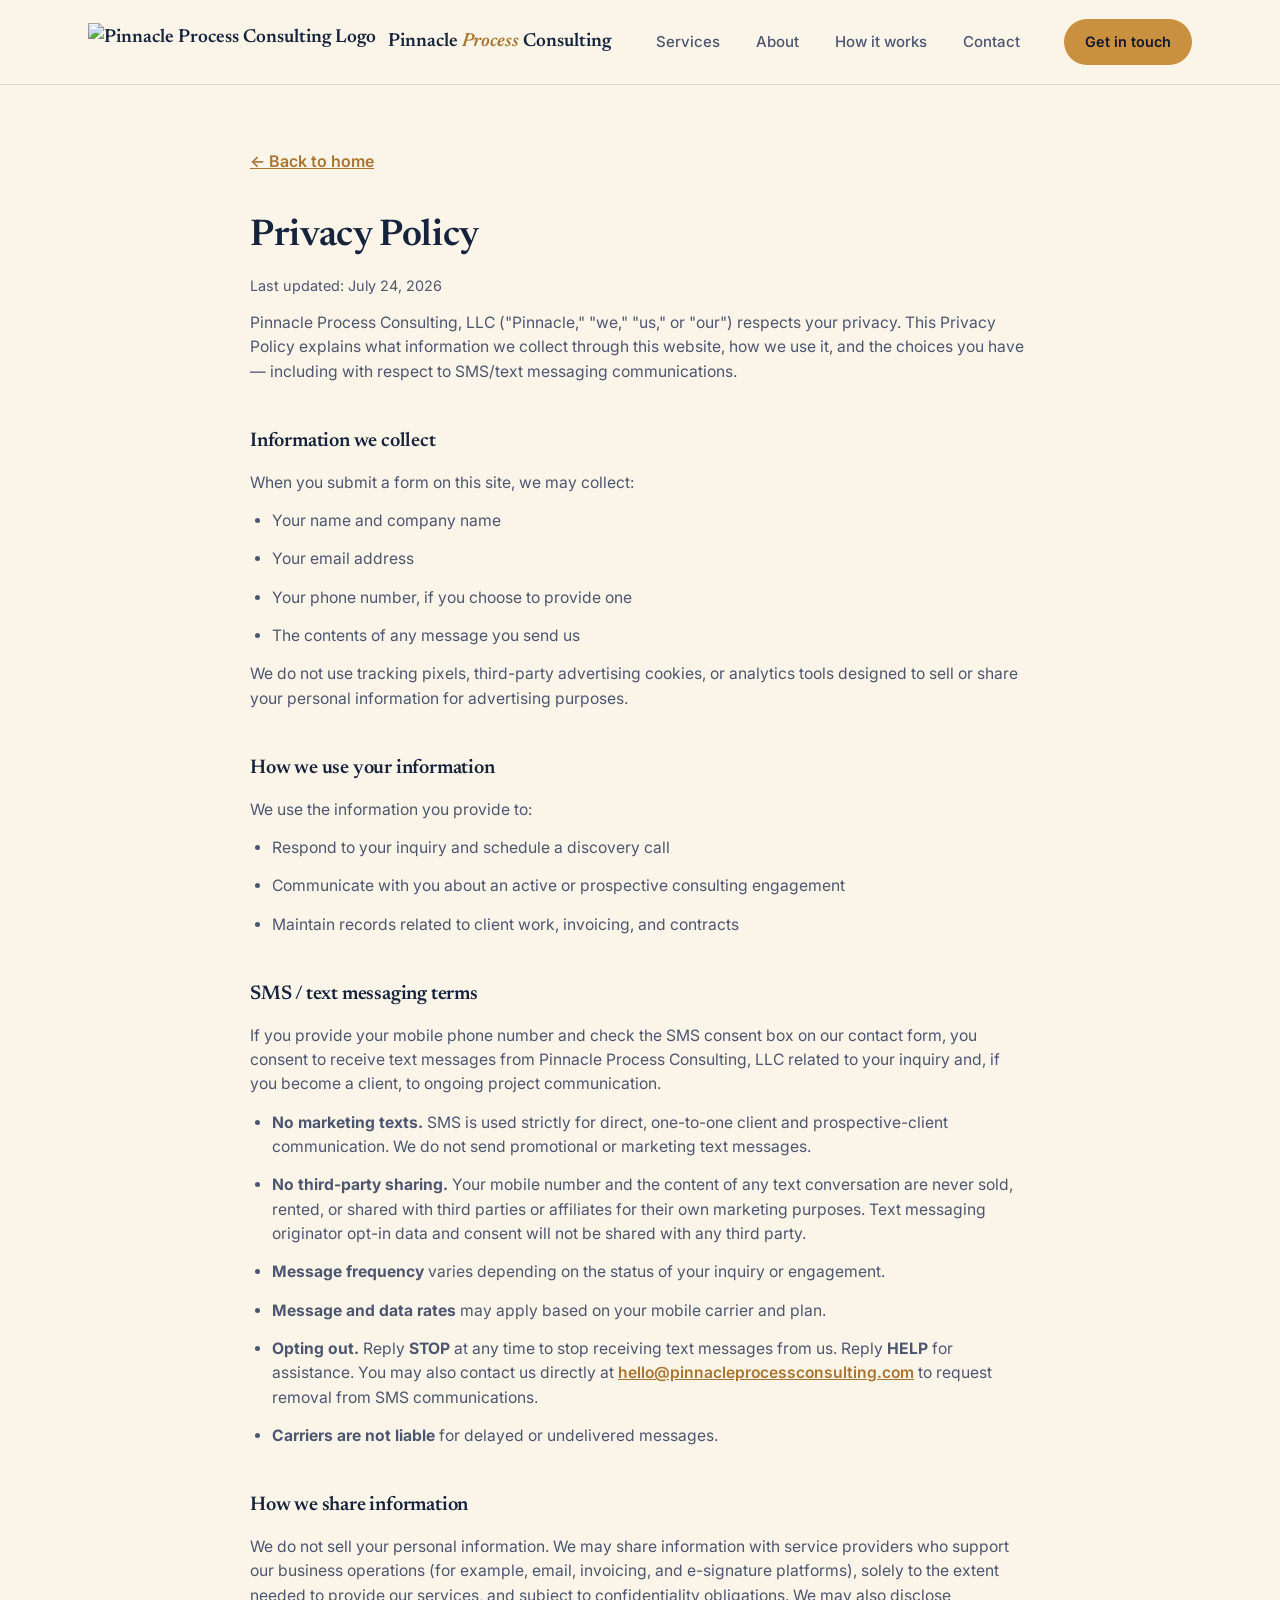
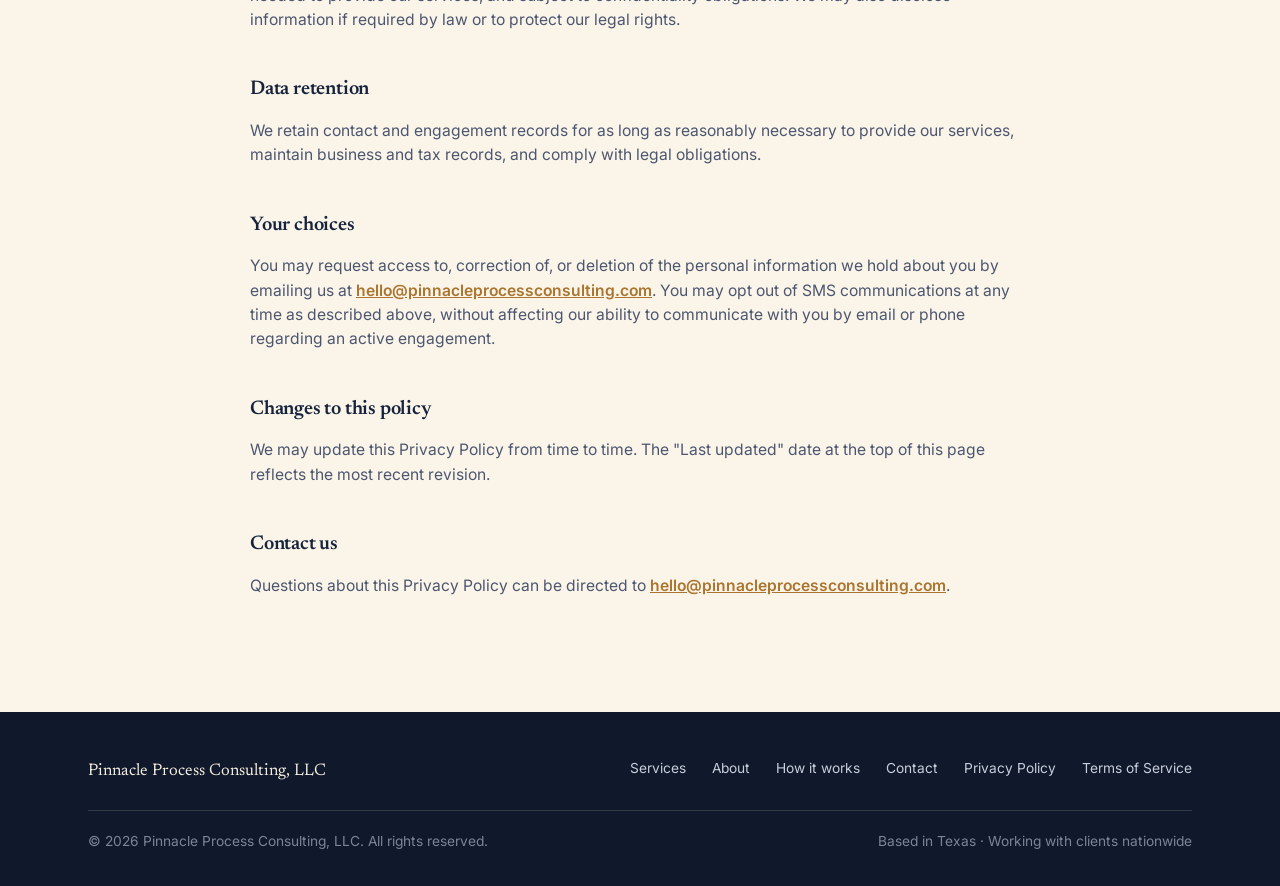
==== privacy.html @ 0e5b5c30 "Add files via upload" ====
<!DOCTYPE html>
<html lang="en">
<head>
<meta charset="UTF-8" />
<meta name="viewport" content="width=device-width, initial-scale=1.0" />
<title>Privacy Policy — Pinnacle Process Consulting, LLC</title>
<meta name="description" content="Privacy Policy and SMS terms for Pinnacle Process Consulting, LLC." />

<!-- Open Graph / Social Media -->
<meta property="og:type" content="website" />
<meta property="og:url" content="https://pinnacleprocessconsulting.com/privacy.html" />
<meta property="og:title" content="Privacy Policy — Pinnacle Process Consulting" />
<meta property="og:description" content="Privacy Policy and SMS terms for Pinnacle Process Consulting, LLC." />

<!-- Favicon -->
<link rel="icon" href="/favicon.ico" sizes="any" />
<link rel="icon" href="/icon.svg" type="image/svg+xml" />

<link rel="preconnect" href="https://fonts.googleapis.com">
<link rel="preconnect" href="https://fonts.gstatic.com" crossorigin>
<link href="https://fonts.googleapis.com/css2?family=Newsreader:ital,opsz,wght@0,6..72,500;0,6..72,600;0,6..72,700;1,6..72,500;1,6..72,600&family=Inter:wght@400;500;600;700&display=swap" rel="stylesheet">
<link rel="stylesheet" href="styles.css" />
</head>
<body>

<header class="site-header">
  <div class="wrap">
    <a href="/" class="brand">
      <img src="logo256.png" alt="Pinnacle Process Consulting Logo" class="brand-logo" />
      <span>Pinnacle <span class="brand-mark">Process</span> Consulting</span>
    </a>
    <nav class="main-nav" id="main-nav">
      <a href="/#services">Services</a>
      <a href="/#about">About</a>
      <a href="/#process">How it works</a>
      <a href="/#contact">Contact</a>
    </nav>
    <div class="nav-actions">
      <a href="/#contact" class="btn btn-primary" style="padding:11px 20px; font-size:0.9rem;">Get in touch</a>
      <button class="nav-toggle" id="nav-toggle" aria-label="Toggle menu" aria-expanded="false" aria-controls="main-nav">
        <span></span>
      </button>
    </div>
  </div>
</header>

<main class="wrap">
  <div class="legal-page">
    <a href="/" class="back-link">← Back to home</a>
    <h1>Privacy Policy</h1>
    <p class="updated">Last updated: July 24, 2026</p>

    <p>
      Pinnacle Process Consulting, LLC ("Pinnacle," "we," "us," or "our") respects your privacy. This
      Privacy Policy explains what information we collect through this website, how we use it, and the
      choices you have — including with respect to SMS/text messaging communications.
    </p>

    <h2>Information we collect</h2>
    <p>When you submit a form on this site, we may collect:</p>
    <ul>
      <li>Your name and company name</li>
      <li>Your email address</li>
      <li>Your phone number, if you choose to provide one</li>
      <li>The contents of any message you send us</li>
    </ul>
    <p>
      We do not use tracking pixels, third-party advertising cookies, or analytics tools designed to sell
      or share your personal information for advertising purposes.
    </p>

    <h2>How we use your information</h2>
    <p>We use the information you provide to:</p>
    <ul>
      <li>Respond to your inquiry and schedule a discovery call</li>
      <li>Communicate with you about an active or prospective consulting engagement</li>
      <li>Maintain records related to client work, invoicing, and contracts</li>
    </ul>

    <h2>SMS / text messaging terms</h2>
    <p>
      If you provide your mobile phone number and check the SMS consent box on our contact form, you
      consent to receive text messages from Pinnacle Process Consulting, LLC related to your inquiry and,
      if you become a client, to ongoing project communication.
    </p>
    <ul>
      <li><strong>No marketing texts.</strong> SMS is used strictly for direct, one-to-one client and
        prospective-client communication. We do not send promotional or marketing text messages.</li>
      <li><strong>No third-party sharing.</strong> Your mobile number and the content of any text
        conversation are never sold, rented, or shared with third parties or affiliates for their own
        marketing purposes. Text messaging originator opt-in data and consent will not be shared with any
        third party.</li>
      <li><strong>Message frequency</strong> varies depending on the status of your inquiry or engagement.</li>
      <li><strong>Message and data rates</strong> may apply based on your mobile carrier and plan.</li>
      <li><strong>Opting out.</strong> Reply <strong>STOP</strong> at any time to stop receiving text
        messages from us. Reply <strong>HELP</strong> for assistance. You may also contact us directly at
        <a href="mailto:hello@pinnacleprocessconsulting.com">hello@pinnacleprocessconsulting.com</a> to
        request removal from SMS communications.</li>
      <li><strong>Carriers are not liable</strong> for delayed or undelivered messages.</li>
    </ul>

    <h2>How we share information</h2>
    <p>
      We do not sell your personal information. We may share information with service providers who
      support our business operations (for example, email, invoicing, and e-signature platforms), solely
      to the extent needed to provide our services, and subject to confidentiality obligations. We may
      also disclose information if required by law or to protect our legal rights.
    </p>

    <h2>Data retention</h2>
    <p>
      We retain contact and engagement records for as long as reasonably necessary to provide our
      services, maintain business and tax records, and comply with legal obligations.
    </p>

    <h2>Your choices</h2>
    <p>
      You may request access to, correction of, or deletion of the personal information we hold about
      you by emailing us at
      <a href="mailto:hello@pinnacleprocessconsulting.com">hello@pinnacleprocessconsulting.com</a>.
      You may opt out of SMS communications at any time as described above, without affecting our ability
      to communicate with you by email or phone regarding an active engagement.
    </p>

    <h2>Changes to this policy</h2>
    <p>
      We may update this Privacy Policy from time to time. The "Last updated" date at the top of this
      page reflects the most recent revision.
    </p>

    <h2>Contact us</h2>
    <p>
      Questions about this Privacy Policy can be directed to
      <a href="mailto:hello@pinnacleprocessconsulting.com">hello@pinnacleprocessconsulting.com</a>.
    </p>
  </div>
</main>

<footer class="site-footer">
  <div class="wrap">
    <div class="footer-top">
      <div class="footer-brand">
        <span>Pinnacle Process Consulting, LLC</span>
      </div>
      <div class="footer-links">
        <a href="/#services">Services</a>
        <a href="/#about">About</a>
        <a href="/#process">How it works</a>
        <a href="/#contact">Contact</a>
        <a href="/privacy.html">Privacy Policy</a>
        <a href="/terms.html">Terms of Service</a>
      </div>
    </div>
    <div class="footer-bottom">
      <span>© <span id="year"></span> Pinnacle Process Consulting, LLC. All rights reserved.</span>
      <span>Based in Texas · Working with clients nationwide</span>
    </div>
  </div>
</footer>

<script src="script.js"></script>
</body>
</html>
---- styles.css ----
/* ==========================================================================
   Pinnacle Process Consulting — Stylesheet
   Palette: ink-navy + warm sand + amber accent
   Display: Newsreader / Body: Inter
   ========================================================================== */

:root {
  /* Color tokens */
  --ink-900: #10192b;
  --ink-800: #16233d;
  --ink-700: #223257;
  --ink-600: #304271;
  --sand-100: #faf5e8;
  --sand-200: #f1e7d2;
  --sand-300: #e4d5b3;
  --sand-400: #d3bf94;
  --amber-300: #eecb95;
  --amber-500: #c9903f;
  --amber-600: #ab7530;
  --text-ink: #1b2333;
  --text-muted: #4d5670;
  --text-sand: #f6efe0;
  --text-sand-muted: #c7cedd;
  --line-on-sand: rgba(22, 35, 61, 0.14);
  --line-on-navy: rgba(246, 239, 224, 0.16);

  /* Type */
  --font-display: "Newsreader", "Iowan Old Style", serif;
  --font-body: "Inter", -apple-system, BlinkMacSystemFont, "Segoe UI", sans-serif;

  /* Layout */
  --container: 1160px;
  --radius-sm: 6px;
  --radius-md: 10px;
  --radius-lg: 18px;
}

/* ---------- Reset ---------- */
*, *::before, *::after { box-sizing: border-box; }
html { scroll-behavior: smooth; }
@media (prefers-reduced-motion: reduce) {
  html { scroll-behavior: auto; }
  *, *::before, *::after {
    animation-duration: 0.01ms !important;
    animation-iteration-count: 1 !important;
    transition-duration: 0.01ms !important;
    scroll-behavior: auto !important;
  }
}
body, h1, h2, h3, h4, p, figure, blockquote, dl, dd { margin: 0; }
ul, ol { margin: 0; padding: 0; list-style: none; }
a { color: inherit; text-decoration: none; }
img { max-width: 100%; display: block; }
button, input, textarea, select { font: inherit; color: inherit; }

body {
  font-family: var(--font-body);
  background: var(--sand-100);
  color: var(--text-ink);
  line-height: 1.55;
  -webkit-font-smoothing: antialiased;
}

.wrap {
  max-width: var(--container);
  margin: 0 auto;
  padding: 0 28px;
}

/* Sticky Header Scroll Offset */
section[id] {
  scroll-margin-top: 84px;
}

/* Visible keyboard focus everywhere */
a:focus-visible,
button:focus-visible,
input:focus-visible,
textarea:focus-visible {
  outline: 2px solid var(--amber-500);
  outline-offset: 3px;
  border-radius: 4px;
}

/* Screen reader only utility */
.visually-hidden {
  position: absolute;
  width: 1px;
  height: 1px;
  padding: 0;
  margin: -1px;
  overflow: hidden;
  clip: rect(0, 0, 0, 0);
  white-space: nowrap;
  border: 0;
}

/* Ledger-rule texture */
.ledger-bg {
  background-image: repeating-linear-gradient(
    to bottom,
    transparent 0,
    transparent 35px,
    rgba(201, 144, 63, 0.09) 35px,
    rgba(201, 144, 63, 0.09) 36px
  );
}

.eyebrow {
  display: inline-flex;
  align-items: center;
  gap: 10px;
  font-family: var(--font-body);
  font-size: 0.78rem;
  font-weight: 600;
  letter-spacing: 0.14em;
  text-transform: uppercase;
  color: var(--amber-600);
}
.eyebrow::before {
  content: "";
  width: 22px;
  height: 1px;
  background: var(--amber-500);
  display: inline-block;
}
.on-navy .eyebrow { color: var(--amber-300); }
.on-navy .eyebrow::before { background: var(--amber-300); }

h1, h2, h3 { font-family: var(--font-display); font-weight: 600; letter-spacing: -0.01em; }

h2.section-title {
  font-size: clamp(1.9rem, 3.2vw, 2.6rem);
  color: var(--ink-800);
  margin-top: 10px;
  max-width: 22ch;
}
.on-navy h2.section-title { color: var(--text-sand); }

.section-lede {
  margin-top: 16px;
  max-width: 56ch;
  color: var(--text-muted);
  font-size: 1.05rem;
}
.on-navy .section-lede { color: var(--text-sand-muted); }

.section {
  padding: 96px 0;
}
.section-head {
  margin-bottom: 52px;
}

/* ---------- Buttons ---------- */
.btn {
  display: inline-flex;
  align-items: center;
  gap: 10px;
  padding: 14px 26px;
  border-radius: 999px;
  font-weight: 600;
  font-size: 0.98rem;
  border: 1px solid transparent;
  cursor: pointer;
  transition: transform 0.18s ease, background 0.18s ease, border-color 0.18s ease, color 0.18s ease;
}
.btn:hover { transform: translateY(-1px); }
.btn-primary {
  background: var(--amber-500);
  color: var(--ink-900);
}
.btn-primary:hover { background: var(--amber-300); }
.btn-ghost {
  background: transparent;
  border-color: var(--line-on-sand);
  color: var(--ink-800);
}
.btn-ghost:hover { border-color: var(--amber-500); color: var(--amber-600); }
.on-navy .btn-ghost {
  border-color: var(--line-on-navy);
  color: var(--text-sand);
}
.on-navy .btn-ghost:hover { border-color: var(--amber-300); color: var(--amber-300); }

/* ---------- Header ---------- */
.site-header {
  position: sticky;
  top: 0;
  z-index: 40;
  background: rgba(250, 245, 232, 0.86);
  backdrop-filter: blur(10px);
  border-bottom: 1px solid var(--line-on-sand);
}
.site-header .wrap {
  display: flex;
  align-items: center;
  justify-content: space-between;
  height: 84px;
}
.brand {
  display: flex;
  align-items: center;
  gap: 12px;
  font-family: var(--font-display);
  font-weight: 600;
  font-size: 1.18rem;
  color: var(--ink-800);
}
.brand-logo {
  height: 38px;
  width: auto;
  object-fit: contain;
}
.brand .brand-mark {
  font-style: italic;
  color: var(--amber-600);
}
.main-nav {
  display: flex;
  align-items: center;
  gap: 36px;
}
.main-nav a {
  font-size: 0.94rem;
  font-weight: 500;
  color: var(--text-muted);
  transition: color 0.15s ease;
}
.main-nav a:hover { color: var(--ink-800); }
.nav-actions { display: flex; align-items: center; gap: 18px; }

.nav-toggle {
  display: none;
  background: none;
  border: 1px solid var(--line-on-sand);
  border-radius: 8px;
  padding: 8px 10px;
}
.nav-toggle span,
.nav-toggle span::before,
.nav-toggle span::after {
  content: "";
  display: block;
  width: 20px;
  height: 2px;
  background: var(--ink-800);
  position: relative;
}
.nav-toggle span::before { position: absolute; top: -6px; }
.nav-toggle span::after { position: absolute; top: 6px; }

/* ---------- Hero ---------- */
.hero {
  background: var(--ink-800);
  color: var(--text-sand);
  position: relative;
  overflow: hidden;
}
.hero::after {
  content: "";
  position: absolute;
  inset: 0;
  background: repeating-linear-gradient(
    to bottom,
    transparent 0,
    transparent 42px,
    rgba(201, 144, 63, 0.07) 42px,
    rgba(201, 144, 63, 0.07) 43px
  );
  pointer-events: none;
}
.hero .wrap {
  position: relative;
  display: grid;
  grid-template-columns: 1.1fr 0.9fr;
  gap: 56px;
  align-items: start;
  padding-top: 88px;
  padding-bottom: 96px;
}
.hero-copy h1 {
  font-size: clamp(2.4rem, 4.6vw, 3.6rem);
  line-height: 1.08;
  margin-top: 18px;
  color: var(--text-sand);
}
.hero-copy h1 em {
  font-style: italic;
  color: var(--amber-300);
}
.hero-copy p.lede {
  margin-top: 22px;
  font-size: 1.12rem;
  max-width: 46ch;
  color: var(--text-sand-muted);
}
.hero-actions {
  margin-top: 34px;
  display: flex;
  gap: 16px;
  flex-wrap: wrap;
}
.hero-meta {
  margin-top: 44px;
  display: flex;
  gap: 34px;
  flex-wrap: wrap;
  border-top: 1px solid var(--line-on-navy);
  padding-top: 24px;
}
.hero-meta div { max-width: 220px; }
.hero-meta .num {
  font-family: var(--font-display);
  font-style: italic;
  font-size: 1.4rem;
  color: var(--amber-300);
}
.hero-meta .lbl {
  font-size: 0.86rem;
  color: var(--text-sand-muted);
  margin-top: 2px;
}

/* Image placeholders */
.img-placeholder {
  border: 1.5px dashed var(--line-on-navy);
  border-radius: var(--radius-lg);
  display: flex;
  flex-direction: column;
  align-items: center;
  justify-content: center;
  text-align: center;
  gap: 8px;
  padding: 28px;
  color: var(--text-sand-muted);
  background: rgba(246, 239, 224, 0.04);
}
.img-placeholder .ph-icon {
  width: 46px;
  height: 46px;
  border-radius: 50%;
  border: 1.5px solid var(--amber-300);
  display: flex;
  align-items: center;
  justify-content: center;
  color: var(--amber-300);
  font-family: var(--font-display);
  font-style: italic;
  font-size: 1.2rem;
}
.img-placeholder .ph-label {
  font-weight: 600;
  font-size: 0.92rem;
  color: var(--text-sand);
}
.img-placeholder .ph-spec {
  font-size: 0.8rem;
  color: var(--text-sand-muted);
}
.hero-photo.img-placeholder { aspect-ratio: 4 / 5; }

.on-sand .img-placeholder {
  border-color: var(--line-on-sand);
  background: var(--sand-200);
  color: var(--text-muted);
}
.on-sand .img-placeholder .ph-icon {
  border-color: var(--amber-500);
  color: var(--amber-600);
}
.on-sand .img-placeholder .ph-label { color: var(--ink-800); }
.on-sand .img-placeholder .ph-spec { color: var(--text-muted); }

/* ---------- Pain Points Section ---------- */
.pain-points-section {
  padding: 80px 0 30px;
}

.pain-points-card {
  background: var(--sand-200);
  border: 1px solid var(--sand-300);
  border-radius: var(--radius-lg);
  padding: 48px;
}

.pain-points-head {
  margin-bottom: 40px;
}

.pain-points-grid {
  display: grid;
  grid-template-columns: repeat(2, 1fr);
  gap: 32px 40px;
}

.pain-item {
  display: flex;
  align-items: flex-start;
  gap: 16px;
}

.pain-icon {
  width: 28px;
  height: 28px;
  border-radius: 50%;
  background: #e7a89c; /* Soft terracotta alert background */
  color: #722014;
  font-size: 0.85rem;
  font-weight: 700;
  display: flex;
  align-items: center;
  justify-content: center;
  flex-shrink: 0;
  margin-top: 2px;
}

.pain-content h3 {
  font-size: 1.1rem;
  color: var(--ink-800);
}

.pain-content p {
  margin-top: 6px;
  font-size: 0.95rem;
  color: var(--text-muted);
  line-height: 1.5;
}

/* ---------- Services ---------- */
.services-grid {
  display: grid;
  grid-template-columns: repeat(3, 1fr);
  gap: 20px;
}
.service-card {
  background: var(--sand-200);
  border: 1px solid var(--sand-300);
  border-radius: var(--radius-lg);
  padding: 30px 26px;
  transition: border-color 0.18s ease, transform 0.18s ease;
}
.service-card:hover {
  border-color: var(--amber-500);
  transform: translateY(-3px);
}
.service-card .icon-tick {
  font-size: 1.75rem;
  line-height: 1;
  margin-bottom: 16px;
  display: inline-block;
}
.service-card h3 {
  font-size: 1.14rem;
  color: var(--ink-800);
}
.service-card p {
  margin-top: 10px;
  color: var(--text-muted);
  font-size: 0.96rem;
}
.service-focus-strip {
  margin-top: 28px;
  display: flex;
  align-items: center;
  gap: 14px;
  background: var(--ink-800);
  color: var(--text-sand);
  border-radius: var(--radius-md);
  padding: 18px 24px;
  font-size: 0.95rem;
}
.service-focus-strip strong { color: var(--amber-300); font-weight: 600; }

/* ---------- About ---------- */
.about-grid {
  display: grid;
  grid-template-columns: 0.62fr 1fr;
  gap: 56px;
  align-items: start;
}
.headshot.img-placeholder { aspect-ratio: 3 / 4; }
.about-copy p + p { margin-top: 16px; }
.about-copy p { color: var(--text-muted); font-size: 1.02rem; }
.industry-list {
  margin-top: 28px;
}
.industry-list .cap {
  font-size: 0.82rem;
  font-weight: 600;
  letter-spacing: 0.08em;
  text-transform: uppercase;
  color: var(--ink-800);
  margin-bottom: 14px;
}
.chip-row {
  display: flex;
  flex-wrap: wrap;
  gap: 10px;
}
.chip {
  border: 1px solid var(--sand-400);
  background: var(--sand-100);
  color: var(--ink-800);
  border-radius: 999px;
  padding: 8px 16px;
  font-size: 0.88rem;
  font-weight: 500;
}

/* ---------- Process ---------- */
.process {
  background: var(--sand-200);
}
.process-track {
  display: grid;
  grid-template-columns: repeat(3, 1fr);
  gap: 0;
  position: relative;
}
.process-track::before {
  content: "";
  position: absolute;
  left: 6%;
  right: 6%;
  top: 26px;
  height: 1px;
  background: repeating-linear-gradient(
    to right,
    var(--amber-500) 0,
    var(--amber-500) 6px,
    transparent 6px,
    transparent 13px
  );
}
.process-step {
  position: relative;
  padding: 0 22px;
}
.process-step .tally {
  font-family: var(--font-display);
  font-style: italic;
  font-size: 1.5rem;
  color: var(--amber-600);
  background: var(--sand-200);
  display: inline-block;
  padding-right: 14px;
  position: relative;
  z-index: 1;
}
.process-step h3 {
  margin-top: 18px;
  font-size: 1.16rem;
  color: var(--ink-800);
}
.process-step p {
  margin-top: 10px;
  color: var(--text-muted);
  font-size: 0.96rem;
}

/* ---------- Contact ---------- */
.contact {
  background: var(--ink-800);
  color: var(--text-sand);
  position: relative;
  overflow: hidden;
}
.contact::after {
  content: "";
  position: absolute;
  inset: 0;
  background: repeating-linear-gradient(
    to bottom,
    transparent 0,
    transparent 42px,
    rgba(201, 144, 63, 0.06) 42px,
    rgba(201, 144, 63, 0.06) 43px
  );
  pointer-events: none;
}
.contact .wrap { position: relative; }
.contact-grid {
  display: grid;
  grid-template-columns: 0.85fr 1.15fr;
  gap: 56px;
}
.contact-info p { color: var(--text-sand-muted); margin-top: 16px; max-width: 40ch; }

/* Direct Booking Block in Contact Info */
.contact-booking {
  margin-top: 36px;
  padding-top: 28px;
  border-top: 1px solid var(--line-on-navy);
}
.contact-booking h3 {
  font-size: 1.12rem;
  color: var(--text-sand);
}
.contact-booking p {
  font-size: 0.92rem;
  margin-top: 8px;
  margin-bottom: 20px;
  color: var(--text-sand-muted);
}

.contact-form {
  background: var(--sand-100);
  border-radius: var(--radius-lg);
  padding: 34px;
  color: var(--text-ink);
}
.form-row {
  display: grid;
  grid-template-columns: 1fr 1fr;
  gap: 18px;
}
.field {
  margin-bottom: 18px;
}
.field label {
  display: block;
  font-size: 0.86rem;
  font-weight: 600;
  color: var(--ink-800);
  margin-bottom: 7px;
}
.field .opt {
  font-weight: 400;
  color: var(--text-muted);
}
.field input,
.field textarea {
  width: 100%;
  border: 1px solid var(--sand-400);
  background: #fff;
  border-radius: var(--radius-sm);
  padding: 12px 14px;
  font-size: 0.96rem;
}
.field textarea { min-height: 120px; resize: vertical; }
.field input:focus,
.field textarea:focus { border-color: var(--amber-500); }

/* Checkbox field styling */
.field-checkbox {
  margin-bottom: 16px;
}
.checkbox-label {
  display: flex !important;
  align-items: flex-start;
  gap: 10px;
  font-size: 0.86rem;
  font-weight: 400 !important;
  color: var(--text-muted) !important;
  cursor: pointer;
  line-height: 1.45;
}
.checkbox-label input[type="checkbox"] {
  width: 18px;
  height: 18px;
  margin-top: 2px;
  accent-color: var(--amber-500);
  cursor: pointer;
  flex-shrink: 0;
}

.sms-notice {
  font-size: 0.82rem;
  line-height: 1.6;
  color: var(--text-muted);
  margin: 0 0 18px;
}
.sms-notice a { color: var(--amber-600); font-weight: 600; text-decoration: underline; }

.form-submit {
  display: flex;
  align-items: center;
  justify-content: space-between;
  gap: 16px;
  flex-wrap: wrap;
}
.form-note {
  font-size: 0.8rem;
  color: var(--text-muted);
}

/* ---------- Footer ---------- */
.site-footer {
  background: var(--ink-900);
  color: var(--text-sand-muted);
  padding: 46px 0 34px;
  font-size: 0.86rem;
}
.footer-top {
  display: flex;
  justify-content: space-between;
  align-items: flex-start;
  gap: 24px;
  padding-bottom: 26px;
  border-bottom: 1px solid var(--line-on-navy);
  flex-wrap: wrap;
}
.footer-brand {
  display: flex;
  align-items: center;
  gap: 12px;
  font-family: var(--font-display);
  font-size: 1.05rem;
  color: var(--text-sand);
}
.footer-logo {
  height: 30px;
  width: auto;
  object-fit: contain;
}
.footer-links {
  display: flex;
  gap: 26px;
  flex-wrap: wrap;
}
.footer-links a:hover { color: var(--amber-300); }
.footer-bottom {
  margin-top: 20px;
  display: flex;
  justify-content: space-between;
  flex-wrap: wrap;
  gap: 10px;
  color: #7c8598;
}

/* ---------- Legal pages ---------- */
.legal-page {
  padding: 64px 0 100px;
  max-width: 780px;
  margin: 0 auto;
}
.legal-page h1 {
  font-size: clamp(1.8rem, 3vw, 2.3rem);
  color: var(--ink-800);
}
.legal-page .updated {
  margin-top: 10px;
  color: var(--text-muted);
  font-size: 0.9rem;
}
.legal-page h2 {
  font-size: 1.24rem;
  color: var(--ink-800);
  margin-top: 42px;
  margin-bottom: 14px;
}
.legal-page p, .legal-page li {
  color: var(--text-muted);
  font-size: 0.98rem;
  margin-bottom: 14px;
}
.legal-page ul { padding-left: 22px; list-style: disc; }
.legal-page a { color: var(--amber-600); font-weight: 600; text-decoration: underline; }
.back-link {
  display: inline-flex;
  align-items: center;
  gap: 8px;
  margin-bottom: 34px;
  font-weight: 600;
  color: var(--ink-800);
}
.back-link:hover { color: var(--amber-600); }

/* ---------- Image Styling ---------- */
img.hero-photo {
  width: 100%;
  aspect-ratio: 4 / 5;
  object-fit: cover;
  border-radius: var(--radius-lg);
  border: 1px solid var(--line-on-navy);
  align-self: start;
}

img.headshot {
  width: 100%;
  aspect-ratio: 4 / 5;
  object-fit: cover;
  border-radius: var(--radius-lg);
  border: 1px solid var(--line-on-sand);
}

/* ---------- Responsive Breakpoints ---------- */

/* Laptops & Tablets (Up to 1024px)
   Smooth scaling for hero without breaking full 2-column view */
@media (max-width: 1024px) {
  .hero .wrap {
    grid-template-columns: 1.1fr 0.9fr;
    gap: 32px;
    padding-top: 64px;
    padding-bottom: 72px;
  }
}

/* Tablet & General Responsive Breakpoint (Up to 980px) */
@media (max-width: 980px) {
  .about-grid { grid-template-columns: 1fr; }
  .headshot.img-placeholder { max-width: 300px; aspect-ratio: 3/4; }
  .services-grid { grid-template-columns: 1fr 1fr; }
  .contact-grid { grid-template-columns: 1fr; }
  .process-track { grid-template-columns: 1fr; gap: 34px; }
  .process-track::before { display: none; }
}

/* Pain Points Responsive (Up to 840px) */
@media (max-width: 840px) {
  .pain-points-card {
    padding: 32px 24px;
  }
  .pain-points-grid {
    grid-template-columns: 1fr;
    gap: 24px;
  }
}

/* Mobile Header & Navigation (Up to 720px) */
@media (max-width: 720px) {
  .main-nav { display: none; }
  .nav-toggle { display: flex; }
  .services-grid { grid-template-columns: 1fr; }
  .form-row { grid-template-columns: 1fr; }
  .section { padding: 68px 0; }
  .footer-bottom { flex-direction: column; }
}

/* Mobile Nav Drawer open state */
.main-nav.open {
  display: flex;
  position: absolute;
  top: 84px;
  left: 0;
  right: 0;
  background: var(--sand-100);
  border-bottom: 1px solid var(--line-on-sand);
  flex-direction: column;
  align-items: flex-start;
  padding: 20px 28px 26px;
  gap: 18px;
}

/* Mobile Phone Hero Layout (680px and below)
   Option 1 side-by-side layout (H1 on left, 110px thumbnail on right) */
@media (max-width: 680px) {
  .hero .wrap {
    display: grid;
    grid-template-columns: 1fr 110px;
    gap: 14px;
    padding-top: 40px;
    padding-bottom: 48px;
  }

  .hero-copy {
    display: contents;
  }

  /* Row 1: Eyebrow full width */
  .hero-copy .eyebrow {
    grid-column: 1 / -1;
    order: 1;
  }

  /* Row 2: H1 on left */
  .hero-copy h1 {
    grid-column: 1 / 2;
    order: 2;
    font-size: 1.55rem;
    margin-top: 0;
  }

  /* Row 2: Image thumbnail on right */
  img.hero-photo {
    grid-column: 2 / 3;
    order: 3;
    width: 100%;
    aspect-ratio: 1 / 1;
    object-fit: cover;
    border-radius: var(--radius-md);
    align-self: start;
    margin-top: 2px;
  }

  /* Rows 3+: Full width elements below */
  .hero-copy .lede,
  .hero-copy .hero-actions,
  .hero-copy .hero-meta {
    grid-column: 1 / -1;
  }

  .hero-copy .lede { 
    order: 4; 
    margin-top: 10px; 
    font-size: 0.98rem;
  }
  .hero-copy .hero-actions { 
    order: 5; 
    margin-top: 20px; 
  }
  .hero-copy .hero-meta { 
    order: 6; 
    margin-top: 28px; 
  }
}

/* ---------- Form Success State (Zoho) ---------- */
.contact-form {
  position: relative;
  transition: min-height 0.3s ease;
}

.form-success-state {
  display: none;
  text-align: center;
  flex-direction: column;
  align-items: center;
  justify-content: center;
  padding: 40px 20px;
  animation: fadeIn 0.4s ease forwards;
}

.contact-form.submitted .form-fields {
  display: none;
}

.contact-form.submitted .form-success-state {
  display: flex;
}

.success-icon {
  width: 52px;
  height: 52px;
  border-radius: 50%;
  background: var(--amber-500);
  color: var(--ink-900);
  display: flex;
  align-items: center;
  justify-content: center;
  font-size: 1.6rem;
  margin-bottom: 24px;
}

.form-success-state h3 {
  font-size: 1.4rem;
  color: var(--ink-800);
  margin-bottom: 8px;
}

.form-success-state p {
  color: var(--text-muted);
  font-size: 1.05rem;
  max-width: 32ch;
  line-height: 1.5;
}

@keyframes fadeIn {
  from { opacity: 0; transform: translateY(10px); }
  to { opacity: 1; transform: translateY(0); }
}
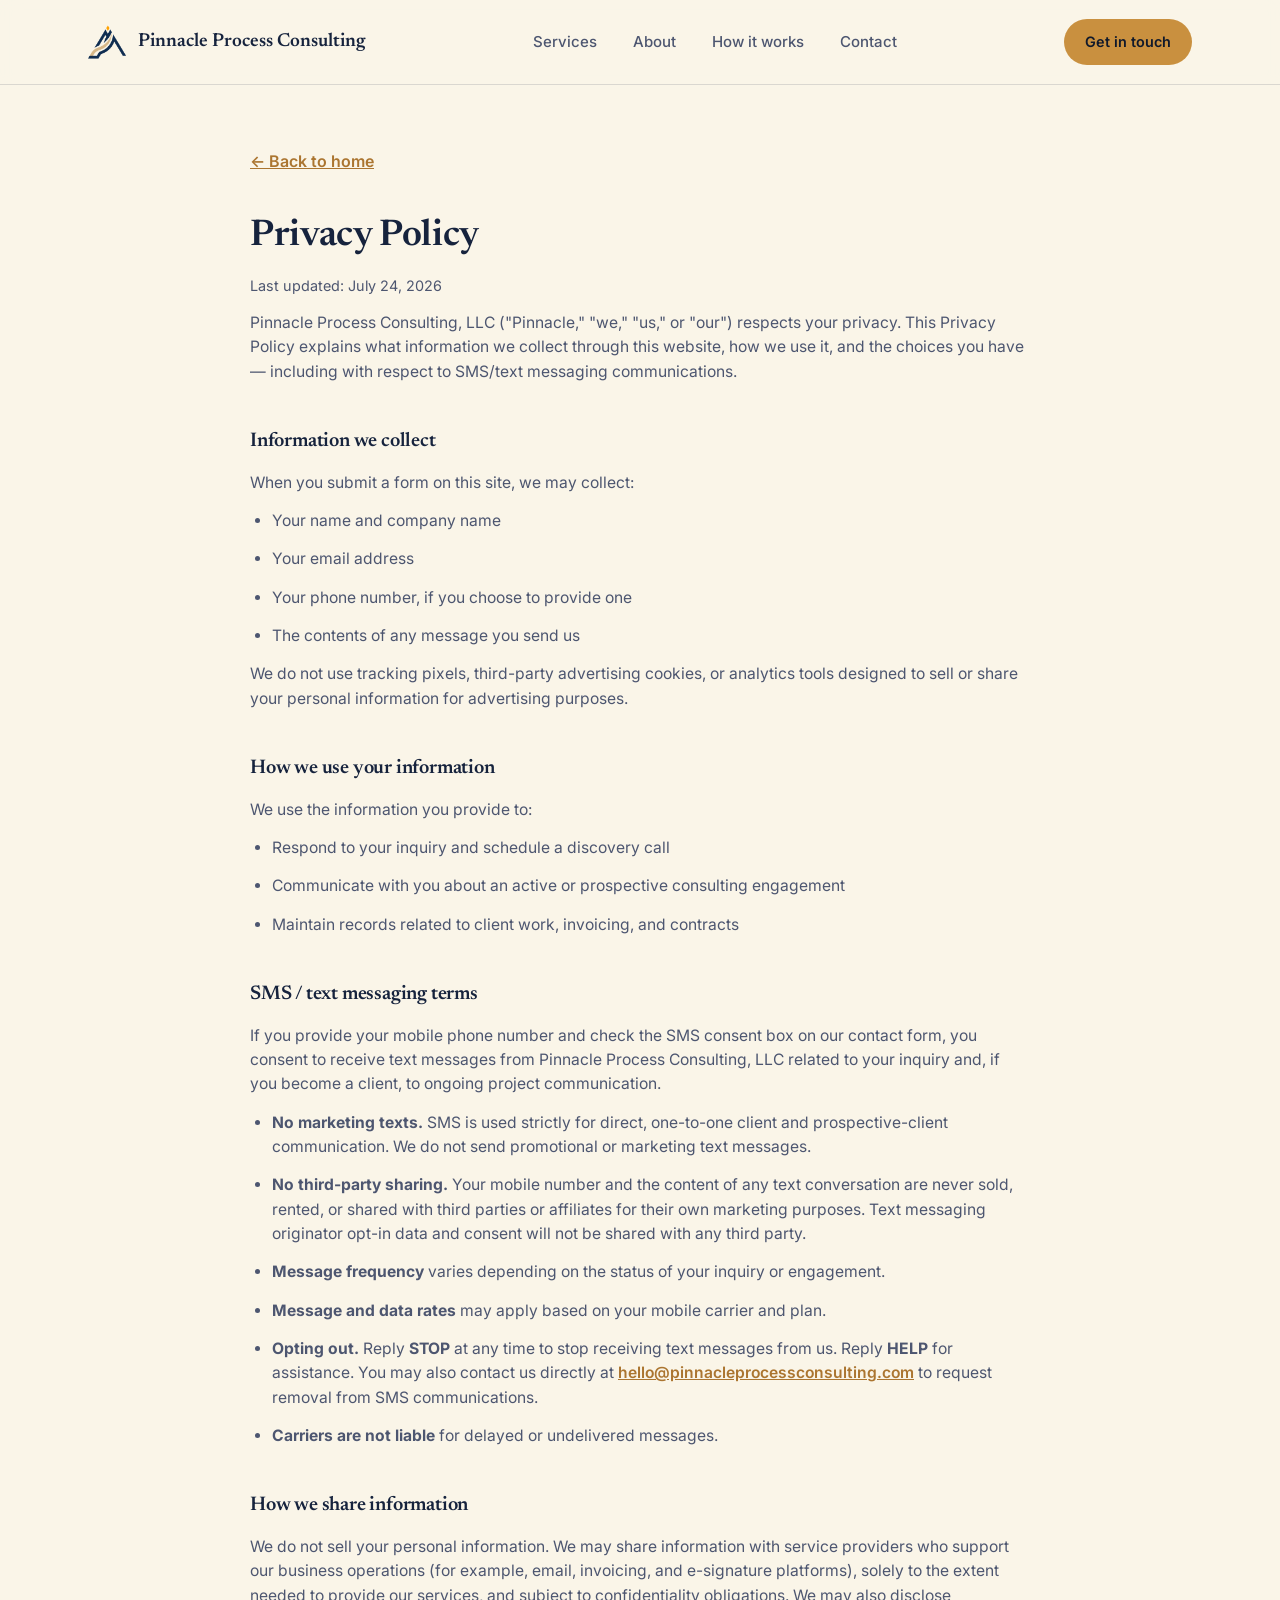
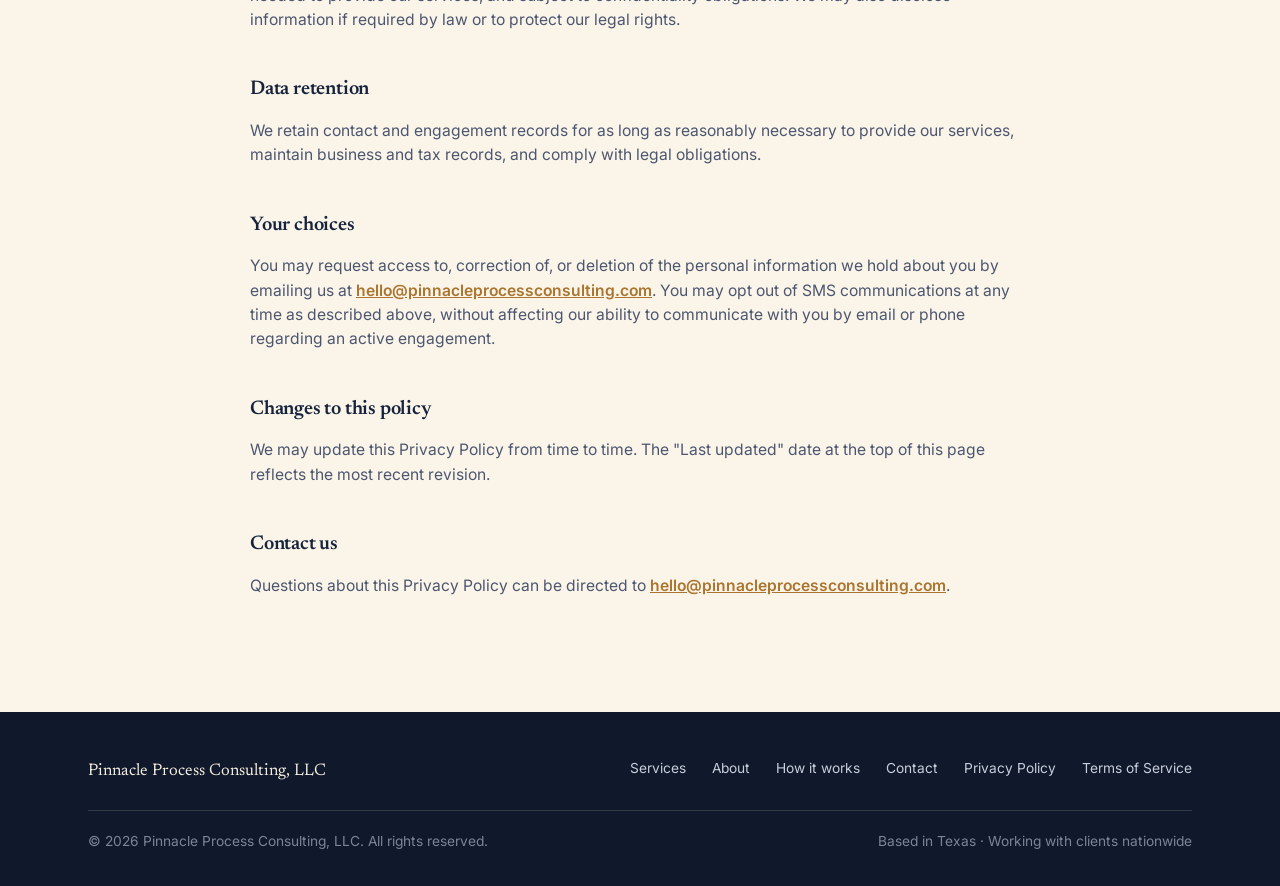
==== commit 44615d57: "Update privacy.html" ====
--- a/privacy.html
+++ b/privacy.html
@@ -27,7 +27,7 @@
   <div class="wrap">
     <a href="/" class="brand">
       <img src="logo256.png" alt="Pinnacle Process Consulting Logo" class="brand-logo" />
-      <span>Pinnacle <span class="brand-mark">Process</span> Consulting</span>
+      <span>Pinnacle Process Consulting</span>
     </a>
     <nav class="main-nav" id="main-nav">
       <a href="/#services">Services</a>
@@ -160,4 +160,4 @@
 
 <script src="script.js"></script>
 </body>
-</html>+</html>
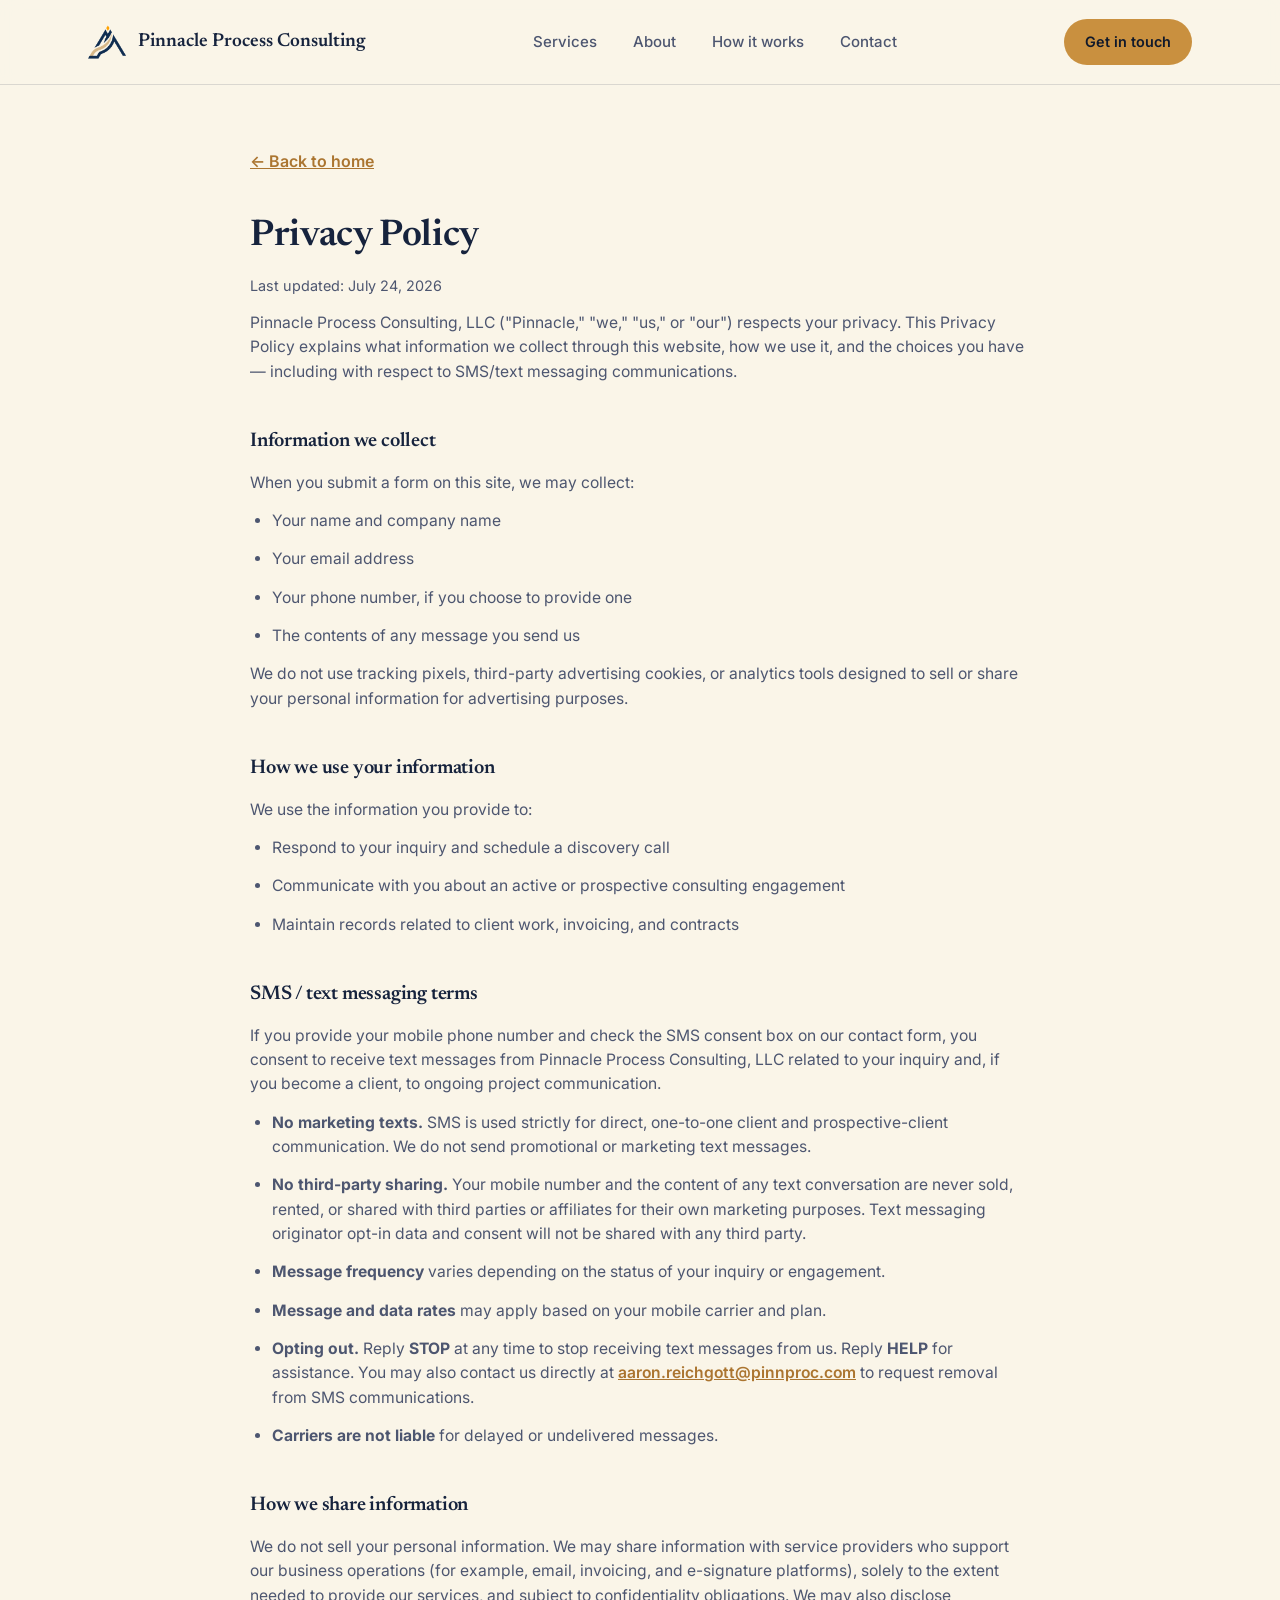
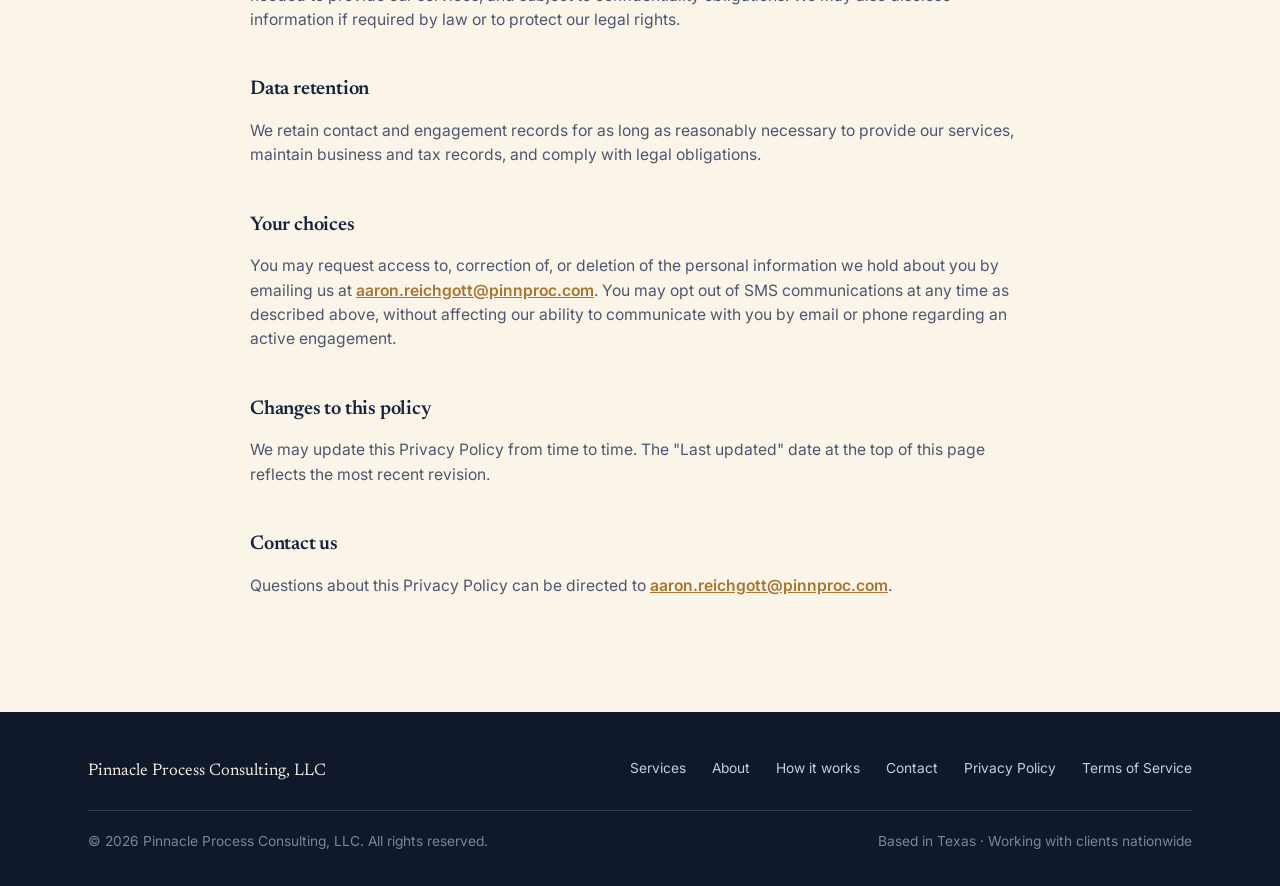
==== commit 165e23ca: "Replace contact email address Co-Authored-By: Claude Sonnet 5.5 <noreply@anthropic.com> Claude-Sessi" ====
--- a/privacy.html
+++ b/privacy.html
@@ -94,7 +94,7 @@
       <li><strong>Message and data rates</strong> may apply based on your mobile carrier and plan.</li>
       <li><strong>Opting out.</strong> Reply <strong>STOP</strong> at any time to stop receiving text
         messages from us. Reply <strong>HELP</strong> for assistance. You may also contact us directly at
-        <a href="mailto:hello@pinnacleprocessconsulting.com">hello@pinnacleprocessconsulting.com</a> to
+        <a href="mailto:aaron.reichgott@pinnproc.com">aaron.reichgott@pinnproc.com</a> to
         request removal from SMS communications.</li>
       <li><strong>Carriers are not liable</strong> for delayed or undelivered messages.</li>
     </ul>
@@ -117,7 +117,7 @@
     <p>
       You may request access to, correction of, or deletion of the personal information we hold about
       you by emailing us at
-      <a href="mailto:hello@pinnacleprocessconsulting.com">hello@pinnacleprocessconsulting.com</a>.
+      <a href="mailto:aaron.reichgott@pinnproc.com">aaron.reichgott@pinnproc.com</a>.
       You may opt out of SMS communications at any time as described above, without affecting our ability
       to communicate with you by email or phone regarding an active engagement.
     </p>
@@ -131,7 +131,7 @@
     <h2>Contact us</h2>
     <p>
       Questions about this Privacy Policy can be directed to
-      <a href="mailto:hello@pinnacleprocessconsulting.com">hello@pinnacleprocessconsulting.com</a>.
+      <a href="mailto:aaron.reichgott@pinnproc.com">aaron.reichgott@pinnproc.com</a>.
     </p>
   </div>
 </main>
